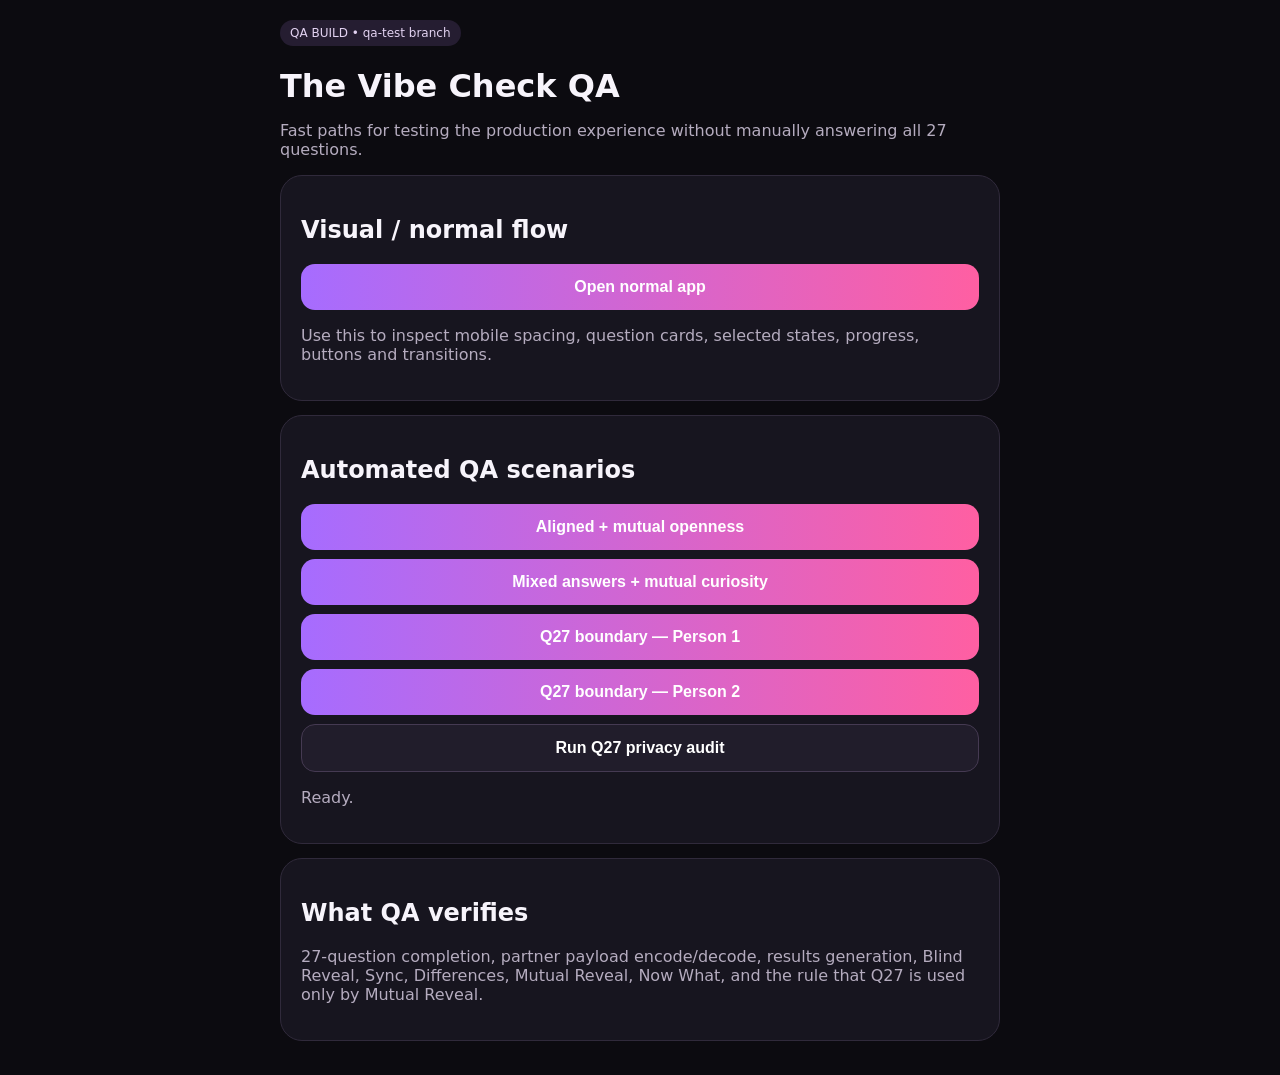
==== qa.html @ 23a818de "Add QA test console for Vibe Check" ====
<!doctype html><html><head><meta charset="utf-8"><meta name="viewport" content="width=device-width,initial-scale=1"><title>Vibe Check QA</title><style>body{font-family:system-ui;background:#0c0b10;color:#f7f4fb;margin:0;padding:20px}.wrap{max-width:720px;margin:auto}.card{background:#17151f;border:1px solid #302a3b;border-radius:22px;padding:20px;margin:14px 0}h1{margin-bottom:4px}.muted{color:#b5acbf}.btn{display:block;width:100%;padding:14px;margin:9px 0;border:0;border-radius:14px;font-weight:800;color:white;background:linear-gradient(90deg,#a66cff,#ff5fa2);font-size:16px}.secondary{background:#211d2b;border:1px solid #453a52}.tag{display:inline-block;padding:6px 10px;border-radius:99px;background:#251d31;color:#e2d2f1;font-size:12px}.ok{color:#6fe7a7}.warn{color:#ffcf7f}code{word-break:break-all}</style></head><body><div class="wrap"><span class="tag">QA BUILD • qa-test branch</span><h1>The Vibe Check QA</h1><p class="muted">Fast paths for testing the production experience without manually answering all 27 questions.</p><div class="card"><h2>Visual / normal flow</h2><button class="btn" onclick="location.href='index.html?qa=1'">Open normal app</button><p class="muted">Use this to inspect mobile spacing, question cards, selected states, progress, buttons and transitions.</p></div><div class="card"><h2>Automated QA scenarios</h2><button class="btn" onclick="run('aligned')">Aligned + mutual openness</button><button class="btn" onclick="run('mixed')">Mixed answers + mutual curiosity</button><button class="btn" onclick="run('boundaryA')">Q27 boundary — Person 1</button><button class="btn" onclick="run('boundaryB')">Q27 boundary — Person 2</button><button class="btn secondary" onclick="runPrivacyAudit()">Run Q27 privacy audit</button><p id="status" class="muted">Ready.</p></div><div class="card"><h2>What QA verifies</h2><p class="muted">27-question completion, partner payload encode/decode, results generation, Blind Reveal, Sync, Differences, Mutual Reveal, Now What, and the rule that Q27 is used only by Mutual Reveal.</p></div></div><script>
function sampleAnswers(seed,q27){const a=[];for(let i=0;i<27;i++){if(i>=16&&i<=20)a.push(Math.max(1,Math.min(10,7+((i+seed)%3))));else if(i>=21&&i<=23)a.push(['Trust, laughter, growth','Confidence and kindness','Feeling genuinely understood'][i-21]+' QA'+seed);else{const counts=[5,5,5,5,5,5,5,5,5,5,5,5,4,5,5,5,null,null,null,null,null,null,null,null,4,5,5];a.push((i+seed)%counts[i]);}}a[26]=q27;return a}
function enc(o){return btoa(unescape(encodeURIComponent(JSON.stringify(o)))).replace(/=+$/,'')}
function run(type){let A,B;if(type==='aligned'){A=sampleAnswers(0,4);B=sampleAnswers(0,3)}else if(type==='mixed'){A=sampleAnswers(0,1);B=sampleAnswers(2,2)}else if(type==='boundaryA'){A=sampleAnswers(0,0);B=sampleAnswers(1,4)}else{A=sampleAnswers(0,4);B=sampleAnswers(1,0)}localStorage.setItem('vibeQaScenario',JSON.stringify({A:{v:1,nickname:'QA Person 1',answers:A},B:{v:1,nickname:'QA Person 2',answers:B},type}));location.href='index.html?qaScenario='+encodeURIComponent(type)}
function runPrivacyAudit(){const s=document.getElementById('status');s.innerHTML='<span class="ok">Privacy audit prepared.</span> Run both Q27 boundary scenarios. Expected: compatibility/category scores, affection styles, Blind Reveal, Sync, Differences, vibe summary and Now What remain driven by Q1–Q26; only Mutual Reveal changes based on Q27.'}
</script></body></html>
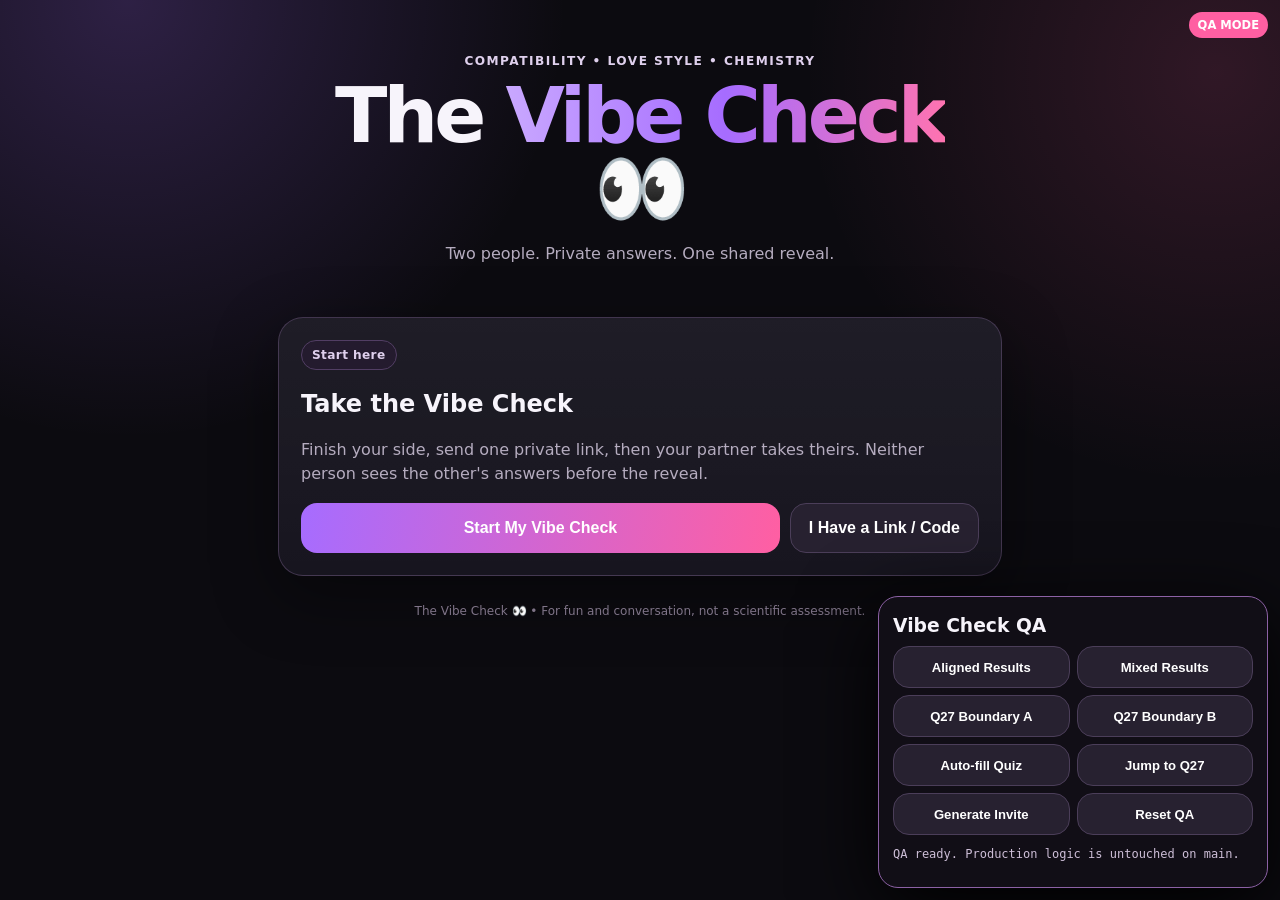
==== commit e25f1d8e: "Route QA console to integrated QA mode" ====
--- a/qa.html
+++ b/qa.html
@@ -1,6 +1 @@
-<!doctype html><html><head><meta charset="utf-8"><meta name="viewport" content="width=device-width,initial-scale=1"><title>Vibe Check QA</title><style>body{font-family:system-ui;background:#0c0b10;color:#f7f4fb;margin:0;padding:20px}.wrap{max-width:720px;margin:auto}.card{background:#17151f;border:1px solid #302a3b;border-radius:22px;padding:20px;margin:14px 0}h1{margin-bottom:4px}.muted{color:#b5acbf}.btn{display:block;width:100%;padding:14px;margin:9px 0;border:0;border-radius:14px;font-weight:800;color:white;background:linear-gradient(90deg,#a66cff,#ff5fa2);font-size:16px}.secondary{background:#211d2b;border:1px solid #453a52}.tag{display:inline-block;padding:6px 10px;border-radius:99px;background:#251d31;color:#e2d2f1;font-size:12px}.ok{color:#6fe7a7}.warn{color:#ffcf7f}code{word-break:break-all}</style></head><body><div class="wrap"><span class="tag">QA BUILD • qa-test branch</span><h1>The Vibe Check QA</h1><p class="muted">Fast paths for testing the production experience without manually answering all 27 questions.</p><div class="card"><h2>Visual / normal flow</h2><button class="btn" onclick="location.href='index.html?qa=1'">Open normal app</button><p class="muted">Use this to inspect mobile spacing, question cards, selected states, progress, buttons and transitions.</p></div><div class="card"><h2>Automated QA scenarios</h2><button class="btn" onclick="run('aligned')">Aligned + mutual openness</button><button class="btn" onclick="run('mixed')">Mixed answers + mutual curiosity</button><button class="btn" onclick="run('boundaryA')">Q27 boundary — Person 1</button><button class="btn" onclick="run('boundaryB')">Q27 boundary — Person 2</button><button class="btn secondary" onclick="runPrivacyAudit()">Run Q27 privacy audit</button><p id="status" class="muted">Ready.</p></div><div class="card"><h2>What QA verifies</h2><p class="muted">27-question completion, partner payload encode/decode, results generation, Blind Reveal, Sync, Differences, Mutual Reveal, Now What, and the rule that Q27 is used only by Mutual Reveal.</p></div></div><script>
-function sampleAnswers(seed,q27){const a=[];for(let i=0;i<27;i++){if(i>=16&&i<=20)a.push(Math.max(1,Math.min(10,7+((i+seed)%3))));else if(i>=21&&i<=23)a.push(['Trust, laughter, growth','Confidence and kindness','Feeling genuinely understood'][i-21]+' QA'+seed);else{const counts=[5,5,5,5,5,5,5,5,5,5,5,5,4,5,5,5,null,null,null,null,null,null,null,null,4,5,5];a.push((i+seed)%counts[i]);}}a[26]=q27;return a}
-function enc(o){return btoa(unescape(encodeURIComponent(JSON.stringify(o)))).replace(/=+$/,'')}
-function run(type){let A,B;if(type==='aligned'){A=sampleAnswers(0,4);B=sampleAnswers(0,3)}else if(type==='mixed'){A=sampleAnswers(0,1);B=sampleAnswers(2,2)}else if(type==='boundaryA'){A=sampleAnswers(0,0);B=sampleAnswers(1,4)}else{A=sampleAnswers(0,4);B=sampleAnswers(1,0)}localStorage.setItem('vibeQaScenario',JSON.stringify({A:{v:1,nickname:'QA Person 1',answers:A},B:{v:1,nickname:'QA Person 2',answers:B},type}));location.href='index.html?qaScenario='+encodeURIComponent(type)}
-function runPrivacyAudit(){const s=document.getElementById('status');s.innerHTML='<span class="ok">Privacy audit prepared.</span> Run both Q27 boundary scenarios. Expected: compatibility/category scores, affection styles, Blind Reveal, Sync, Differences, vibe summary and Now What remain driven by Q1–Q26; only Mutual Reveal changes based on Q27.'}
-</script></body></html>+<!doctype html><html><head><meta charset="utf-8"><meta name="viewport" content="width=device-width,initial-scale=1"><meta http-equiv="refresh" content="0;url=./?qa=1"><title>Opening Vibe Check QA…</title></head><body style="background:#0c0b10;color:#fff;font-family:system-ui;padding:24px"><p>Opening Vibe Check QA Mode…</p><p><a style="color:#c9a8ff" href="./?qa=1">Tap here if it does not open automatically.</a></p></body></html>
